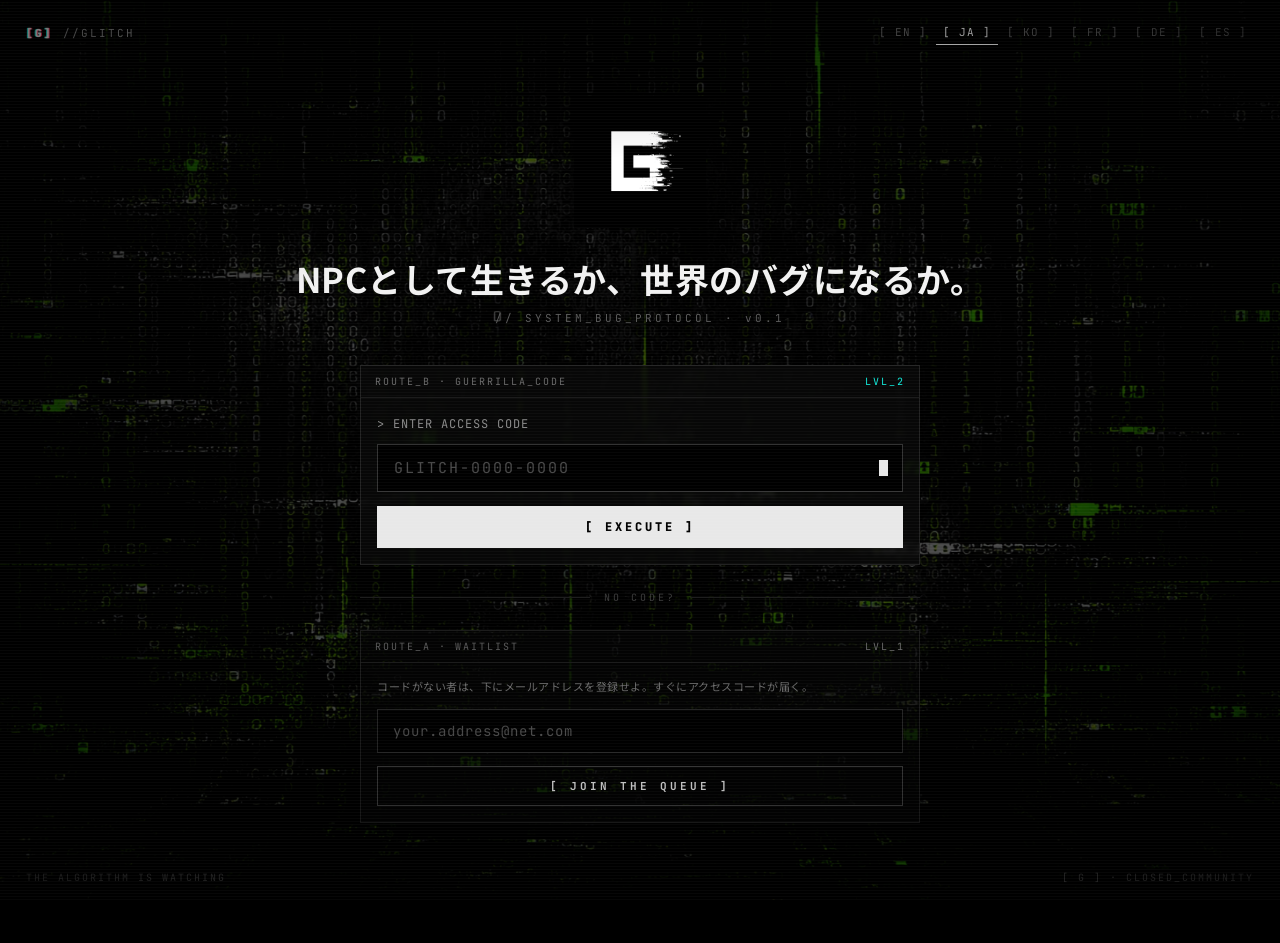
==== bitw/index.html @ a6de6941 "Add files via upload" ====
<!DOCTYPE html>
<html lang="ja">
<head>
<meta charset="utf-8">
<meta name="viewport" content="width=device-width, initial-scale=1">
<title>GLITCH // ACCESS</title>
<link rel="preconnect" href="https://fonts.googleapis.com">
<link rel="preconnect" href="https://fonts.gstatic.com" crossorigin>
<link href="https://fonts.googleapis.com/css2?family=JetBrains+Mono:ital,wght@0,400;0,500;0,700;0,800;1,400&family=Noto+Sans+JP:wght@400;500;700;900&display=swap" rel="stylesheet">
<link rel="stylesheet" href="style.css">
</head>
<body>

<div class="glitch-root" id="root">

  <div class="gl-scanline"></div>
  <div class="gl-vignette"></div>
  <div class="gl-bg"></div>

  <div class="gl-cursor" id="cursor"><img src="assets/glitch_cursor.png" alt=""></div>

  <div class="gl-topbar">
    <div class="gl-brand"><span class="g">[G]</span><span class="name">//GLITCH</span></div>
    <div class="gl-langs" id="langs"></div>
  </div>

  <div style="position:relative; z-index:30; min-height:100vh; display:flex; flex-direction:column; align-items:center; justify-content:center; padding:96px 22px 120px;">

    <div style="animation:gl-flicker 5s infinite; margin-bottom:26px;">
      <img src="assets/glitch_logo.png" alt="GLITCH" style="display:block; width:132px; height:132px; object-fit:cover; filter:contrast(1.05);">
    </div>

    <div style="position:relative; max-width:760px; text-align:center; margin-bottom:8px;">
      <div id="manifesto" style="font-family:'Noto Sans JP','JetBrains Mono',sans-serif; font-weight:700; font-size:clamp(20px,3.4vw,34px); line-height:1.45; color:#f2f2f2; letter-spacing:.5px;"></div>
    </div>
    <div style="font-size:11px; letter-spacing:3px; color:#5a5a5a; margin-bottom:40px;">// SYSTEM_BUG_PROTOCOL · v0.1</div>

    <!-- ==== IDLE ==== -->
    <div id="view-idle" style="width:100%; max-width:560px; display:flex; flex-direction:column; gap:26px; animation:gl-fadein .5s both;">

      <div style="border:1px solid #222; background:rgba(10,10,10,.72); backdrop-filter:blur(2px);">
        <div style="display:flex; justify-content:space-between; padding:9px 14px; border-bottom:1px solid #1c1c1c; font-size:10px; letter-spacing:2px; color:#6a6a6a;">
          <span>ROUTE_B · GUERRILLA_CODE</span><span style="color:#12f0e0;">LVL_2</span>
        </div>
        <form id="form-code" style="padding:18px 16px 16px;">
          <div id="t-enterCode" style="font-size:12px; letter-spacing:1px; color:#8a8a8a; margin-bottom:12px;"></div>
          <div style="display:flex; align-items:center; gap:8px; border:1px solid #333; background:#000; padding:12px 14px;">
            <input id="input-code" class="gl-input" placeholder="GLITCH-0000-0000" spellcheck="false" autocomplete="off" style="flex:1; background:none; border:none; color:#fff; font-family:inherit; font-size:15px; letter-spacing:2px; text-transform:uppercase;">
            <span style="width:9px; height:16px; background:#e8e8e8; animation:gl-blink 1s steps(1) infinite;"></span>
          </div>
          <div id="err-code" style="display:none; margin-top:9px; font-size:11px; letter-spacing:1px; color:#ff2e57;"></div>
          <button id="t-execute" type="submit" style="margin-top:14px; width:100%; padding:13px; background:#e8e8e8; border:none; color:#000; font-family:inherit; font-weight:800; font-size:12px; letter-spacing:3px; cursor:pointer;"></button>
        </form>
      </div>

      <div style="display:flex; align-items:center; gap:14px; color:#3a3a3a; font-size:10px; letter-spacing:3px;">
        <div style="flex:1; height:1px; background:#1e1e1e;"></div><span id="t-noCode"></span><div style="flex:1; height:1px; background:#1e1e1e;"></div>
      </div>

      <div style="border:1px solid #1c1c1c; background:rgba(6,6,6,.6);">
        <div style="display:flex; justify-content:space-between; padding:9px 14px; border-bottom:1px solid #161616; font-size:10px; letter-spacing:2px; color:#5a5a5a;">
          <span>ROUTE_A · WAITLIST</span><span style="color:#6a6a6a;">LVL_1</span>
        </div>
        <form id="form-email" style="padding:16px;">
          <div id="t-routeADesc" style="font-size:11px; letter-spacing:.5px; color:#6a6a6a; margin-bottom:12px; line-height:1.6;"></div>
          <div style="display:flex; gap:8px; border:1px solid #262626; background:#000; padding:11px 13px;">
            <input id="input-email" class="gl-input" type="email" placeholder="your.address@net.com" spellcheck="false" autocomplete="off" style="flex:1; background:none; border:none; color:#dcdcdc; font-family:inherit; font-size:14px; letter-spacing:1px;">
          </div>
          <div id="err-email" style="display:none; margin-top:9px; font-size:11px; letter-spacing:1px; color:#ff2e57;"></div>
          <button id="t-joinQueue" type="submit" style="margin-top:13px; width:100%; padding:12px; background:none; border:1px solid #3a3a3a; color:#cfcfcf; font-family:inherit; font-weight:700; font-size:11px; letter-spacing:3px; cursor:pointer;"></button>
        </form>
      </div>
    </div>

    <!-- ==== REGISTER ==== -->
    <div id="view-register" style="display:none; width:100%; max-width:560px; border:1px solid #2a2a2a; background:rgba(8,8,8,.82); animation:gl-fadein .5s both;">
      <div style="display:flex; justify-content:space-between; padding:9px 14px; border-bottom:1px solid #1c1c1c; font-size:10px; letter-spacing:2px; color:#6a6a6a;">
        <span>CODE_OK · REGISTER_ID</span><span style="color:#12f0e0;">LVL_2</span>
      </div>
      <form id="form-register" style="padding:22px 18px 18px;">
        <div id="t-regOk" style="font-size:11px; letter-spacing:2px; color:#12f0e0; margin-bottom:10px;"></div>
        <div id="t-regDesc" style="font-size:12px; letter-spacing:.5px; color:#8a8a8a; margin-bottom:16px; line-height:1.7;"></div>
        <div id="t-regEnter" style="font-size:12px; letter-spacing:1px; color:#8a8a8a; margin-bottom:12px;"></div>
        <div style="display:flex; align-items:center; gap:8px; border:1px solid #333; background:#000; padding:12px 14px;">
          <input id="input-email-register" class="gl-input" type="email" placeholder="your.address@net.com" spellcheck="false" autocomplete="off" style="flex:1; background:none; border:none; color:#fff; font-family:inherit; font-size:15px; letter-spacing:1px;">
          <span style="width:9px; height:16px; background:#e8e8e8; animation:gl-blink 1s steps(1) infinite;"></span>
        </div>
        <div id="err-email-register" style="display:none; margin-top:9px; font-size:11px; letter-spacing:1px; color:#ff2e57;"></div>
        <button id="t-regSubmit" type="submit" style="margin-top:16px; width:100%; padding:13px; background:#e8e8e8; border:none; color:#000; font-family:inherit; font-weight:800; font-size:12px; letter-spacing:3px; cursor:pointer;"></button>
        <button id="t-regSkip" type="button" style="margin-top:12px; width:100%; padding:11px; background:none; border:1px dashed #3a3a3a; color:#7a7a7a; font-family:inherit; font-size:10px; letter-spacing:2px; cursor:pointer;"></button>
        <button id="t-ret-1" type="button" style="margin-top:14px; width:100%; background:none; border:none; color:#5a5a5a; font-family:inherit; font-size:10px; letter-spacing:2px; cursor:pointer;"></button>
      </form>
    </div>

    <!-- ==== RANKED ==== -->
    <div id="view-ranked" style="display:none; width:100%; max-width:560px; border:1px solid #222; background:rgba(8,8,8,.8); animation:gl-fadein .5s both;">
      <div style="display:flex; justify-content:space-between; padding:9px 14px; border-bottom:1px solid #1c1c1c; font-size:10px; letter-spacing:2px; color:#6a6a6a;">
        <span>WAITLIST · CONFIRMED</span><span style="color:#12f0e0;">LVL_1</span>
      </div>
      <div style="padding:26px 20px 22px; text-align:center;">
        <div id="t-rankLabel" style="font-size:11px; letter-spacing:2px; color:#6a6a6a; margin-bottom:6px;"></div>
        <div id="rankStr" style="font-family:'JetBrains Mono',monospace; font-weight:800; font-size:clamp(42px,9vw,68px); line-height:1; color:#fff; letter-spacing:1px; text-shadow:2px 0 #ff2e57,-2px 0 #12f0e0;"></div>
        <div id="t-rankBody" style="margin-top:16px; font-size:12px; letter-spacing:.5px; color:#9a9a9a; line-height:1.7;"></div>

        <div style="margin-top:22px; text-align:left; border:1px solid #262626; background:#000; padding:11px 13px; display:flex; align-items:center; gap:10px;">
          <span style="font-size:10px; letter-spacing:1px; color:#5a5a5a; white-space:nowrap;">REF_LINK</span>
          <input id="refLink" readonly style="flex:1; min-width:0; background:none; border:none; color:#cfcfcf; font-family:inherit; font-size:12px; letter-spacing:.5px;">
          <button id="copyLink" style="background:none; border:1px solid #333; color:#9a9a9a; font-family:inherit; font-size:10px; letter-spacing:1px; padding:6px 10px; cursor:pointer;"></button>
        </div>

        <button id="t-ret-2" type="button" style="margin-top:20px; background:none; border:none; color:#5a5a5a; font-family:inherit; font-size:10px; letter-spacing:2px; cursor:pointer;"></button>
      </div>
    </div>

    <!-- ==== GRANTED ==== -->
    <div id="view-granted" style="display:none; width:100%; max-width:560px; border:1px solid #2a2a2a; background:rgba(8,8,8,.85); animation:gl-fadein .5s both;">
      <div style="display:flex; justify-content:space-between; padding:9px 14px; border-bottom:1px solid #1c1c1c; font-size:10px; letter-spacing:2px; color:#6a6a6a;">
        <span>AUTH · SUCCESS</span><span style="color:#12f0e0;" id="grantedLevelTag">LVL_2</span>
      </div>
      <div style="padding:30px 22px; text-align:center;">
        <div id="grantHeadline" style="font-family:'JetBrains Mono',monospace; font-weight:800; font-size:clamp(24px,5vw,38px); color:#fff; letter-spacing:3px; text-shadow:2px 0 #ff2e57,-2px 0 #12f0e0;">ACCESS GRANTED</div>
        <div id="t-grantBody" style="margin-top:14px; font-size:12px; letter-spacing:.5px; color:#9a9a9a; line-height:1.7;"></div>
        <div id="grantStatusLine" style="margin-top:8px; font-size:11px; letter-spacing:1px; color:#12f0e0;"></div>
        <a id="t-infiltrate" href="main.html" style="display:block; margin-top:26px; padding:14px; background:#e8e8e8; color:#000; text-decoration:none; font-weight:800; font-size:12px; letter-spacing:3px;"></a>
        <button id="t-logout" type="button" style="margin-top:16px; background:none; border:none; color:#5a5a5a; font-family:inherit; font-size:10px; letter-spacing:2px; cursor:pointer;"></button>
      </div>
    </div>

  </div>

  <div style="position:fixed; bottom:0; left:0; right:0; z-index:40; display:flex; justify-content:space-between; padding:16px 26px; font-size:10px; letter-spacing:2px; color:#3a3a3a;">
    <span id="t-footer"></span>
    <span>[ G ] · CLOSED_COMMUNITY</span>
  </div>
</div>

<script src="config.js"></script>
<script src="common.js"></script>
<script src="app-login.js"></script>
</body>
</html>
---- bitw/style.css ----
/* GLITCH — 共通スタイル（ログインページ・メインページ両方で読み込む） */

html, body { margin:0; padding:0; background:#000; }
* { box-sizing:border-box; }

@media (pointer:fine){ .glitch-root, .glitch-root * { cursor:none !important; } }

@keyframes gl-blink { 0%,49%{opacity:1} 50%,100%{opacity:0} }
@keyframes gl-scan { 0%{transform:translateY(0)} 100%{transform:translateY(4px)} }
@keyframes gl-flicker { 0%,100%{opacity:.9} 92%{opacity:.9} 93%{opacity:.4} 94%{opacity:.9} 96%{opacity:.6} 97%{opacity:.95} }
@keyframes gl-shift { 0%,100%{transform:translate(0,0)} 20%{transform:translate(-2px,1px)} 40%{transform:translate(2px,-1px)} 60%{transform:translate(-1px,-1px)} 80%{transform:translate(1px,1px)} }
@keyframes gl-glitchtext { 0%{clip-path:inset(0 0 0 0);transform:translate(0)} 20%{clip-path:inset(30% 0 40% 0);transform:translate(-3px)} 40%{clip-path:inset(60% 0 10% 0);transform:translate(3px)} 60%{clip-path:inset(10% 0 70% 0);transform:translate(-2px)} 80%{clip-path:inset(50% 0 20% 0);transform:translate(2px)} 100%{clip-path:inset(0 0 0 0);transform:translate(0)} }
@keyframes gl-fadein { from{opacity:0;transform:translateY(6px)} to{opacity:1;transform:translateY(0)} }
@keyframes gl-fade { from{opacity:0} to{opacity:1} }
@keyframes gl-cursorflick { 0%,100%{opacity:1} 90%{opacity:1} 92%{opacity:.3} 94%{opacity:1} }
@keyframes gl-ping { 0%{opacity:.9;transform:translate(-50%,-50%) scale(.6)} 100%{opacity:0;transform:translate(-50%,-50%) scale(1.6)} }
@keyframes gl-screenglitch { 0%{filter:none;transform:translate(0)} 12%{filter:invert(1);transform:translate(-5px,1px)} 24%{filter:none;transform:translate(5px,-1px)} 40%{filter:invert(1) hue-rotate(90deg);transform:translate(-3px,0)} 55%{filter:none;transform:translate(3px,1px)} 70%{filter:invert(1);transform:translate(-2px,0)} 100%{filter:none;transform:translate(0)} }
@keyframes gl-bob { 0%,100%{transform:translateY(0)} 50%{transform:translateY(6px)} }
@keyframes gl-bgflux {
  0%,100% { transform:scale(1.06) translate(0,0); filter:none; }
  12% { transform:scale(1.06) translate(-5px,3px); }
  26% { transform:scale(1.065) translate(4px,-3px); }
  40% { transform:scale(1.06) translate(-3px,2px); }
  48.8% { transform:scale(1.06) translate(0,0); filter:none; }
  49.4% { transform:scale(1.07) translate(-18px,0) skewX(4deg); filter:brightness(1.7) hue-rotate(35deg); }
  50% { transform:scale(1.06) translate(15px,-2px) skewX(-3deg); filter:brightness(1.35); }
  50.6% { transform:scale(1.06) translate(0,0); filter:none; }
  64% { transform:scale(1.065) translate(3px,3px); }
  80% { transform:scale(1.06) translate(-4px,-2px); }
  88.6% { transform:scale(1.06) translate(0,0); filter:none; }
  89.2% { transform:scale(1.07) translate(12px,0) skewX(-3deg); filter:brightness(1.5); }
  90% { transform:scale(1.06) translate(0,0); filter:none; }
}
@keyframes gl-imgglitch {
  0%,82%,100% { clip-path:inset(0 0 0 0); transform:translate(0,0); filter:sepia(.5) hue-rotate(60deg) saturate(2.4) contrast(1.16) brightness(1.14) drop-shadow(0 0 32px rgba(70,255,100,.6)); }
  84% { clip-path:inset(12% 0 58% 0); transform:translate(-7px,0) skewX(-2.5deg); filter:sepia(.5) hue-rotate(60deg) saturate(2.8) brightness(1.35) drop-shadow(4px 0 #ff2e57) drop-shadow(-4px 0 #12f0e0) drop-shadow(0 0 38px rgba(90,255,110,.75)); }
  87% { clip-path:inset(55% 0 14% 0); transform:translate(8px,0); filter:sepia(.5) hue-rotate(60deg) saturate(2.5) brightness(1.2) drop-shadow(-4px 0 #12f0e0) drop-shadow(3px 0 #ff2e57) drop-shadow(0 0 34px rgba(90,255,120,.7)); }
  90% { clip-path:inset(32% 0 42% 0); transform:translate(-4px,0); filter:sepia(.5) hue-rotate(60deg) saturate(2.6) brightness(1.16) drop-shadow(0 0 46px rgba(100,255,140,.85)); }
  92% { clip-path:inset(0 0 0 0); transform:translate(0,0); }
}
@keyframes gl-greenpulse { 0%,100%{opacity:.35} 50%{opacity:.7} }

::selection { background:#e6e6e6; color:#000; }
.gl-input::placeholder { color:#4a4a4a; }
.gl-input:focus { outline:none; }

.glitch-root {
  position:relative; width:100%; min-height:100vh;
  background:#000; color:#e8e8e8;
  font-family:'JetBrains Mono','Noto Sans JP',monospace;
  overflow-x:hidden;
}

.gl-scanline {
  position:fixed; inset:0; pointer-events:none; z-index:60;
  background:repeating-linear-gradient(0deg, rgba(255,255,255,.028) 0px, rgba(255,255,255,.028) 1px, transparent 1px, transparent 3px);
  mix-blend-mode:screen; animation:gl-scan .6s steps(2) infinite;
}
.gl-vignette {
  position:fixed; inset:0; pointer-events:none; z-index:59;
  background:radial-gradient(ellipse at center, transparent 46%, rgba(0,0,0,.6) 100%);
}
.gl-bg {
  position:fixed; inset:0; pointer-events:none; z-index:0; opacity:.3;
  background:url(assets/glitch_back.png) center/cover no-repeat;
  will-change:transform,filter; animation:gl-bgflux 11s linear infinite;
}
.gl-cursor {
  position:fixed; top:0; left:0; z-index:9999; pointer-events:none;
  will-change:transform; opacity:0;
}
.gl-cursor img {
  display:block; width:26px; height:26px; object-fit:contain;
  filter:drop-shadow(1.6px 0 #ff2e57) drop-shadow(-1.6px 0 #12f0e0);
  animation:gl-cursorflick 2.2s infinite, gl-shift .18s steps(2) infinite;
}

.gl-topbar {
  position:fixed; top:0; left:0; right:0; z-index:40;
  display:flex; justify-content:space-between; align-items:center;
  padding:20px 26px; font-size:11px; letter-spacing:2px; color:#6a6a6a;
}
.gl-brand { display:flex; align-items:center; gap:10px; text-decoration:none; }
.gl-brand .g { color:#fff; font-weight:800; text-shadow:1.2px 0 #ff2e57,-1.2px 0 #12f0e0; }
.gl-brand .name { color:#8a8a8a; }
.gl-langs { display:flex; align-items:center; gap:2px; }
.gl-langs button {
  background:none; border:none; padding:5px 7px; font-family:inherit;
  font-size:11px; letter-spacing:1px; cursor:pointer;
  color:#5a5a5a; border-bottom:1px solid transparent;
}
.gl-langs button:hover { color:#fff; }
.gl-langs button.active { color:#e8e8e8; border-bottom:1px solid #e8e8e8; }

.gl-footer {
  position:relative; z-index:30; border-top:1px solid #161616;
  display:flex; justify-content:space-between; align-items:center;
  flex-wrap:wrap; gap:12px; font-size:10px; letter-spacing:2px; color:#3a3a3a;
}
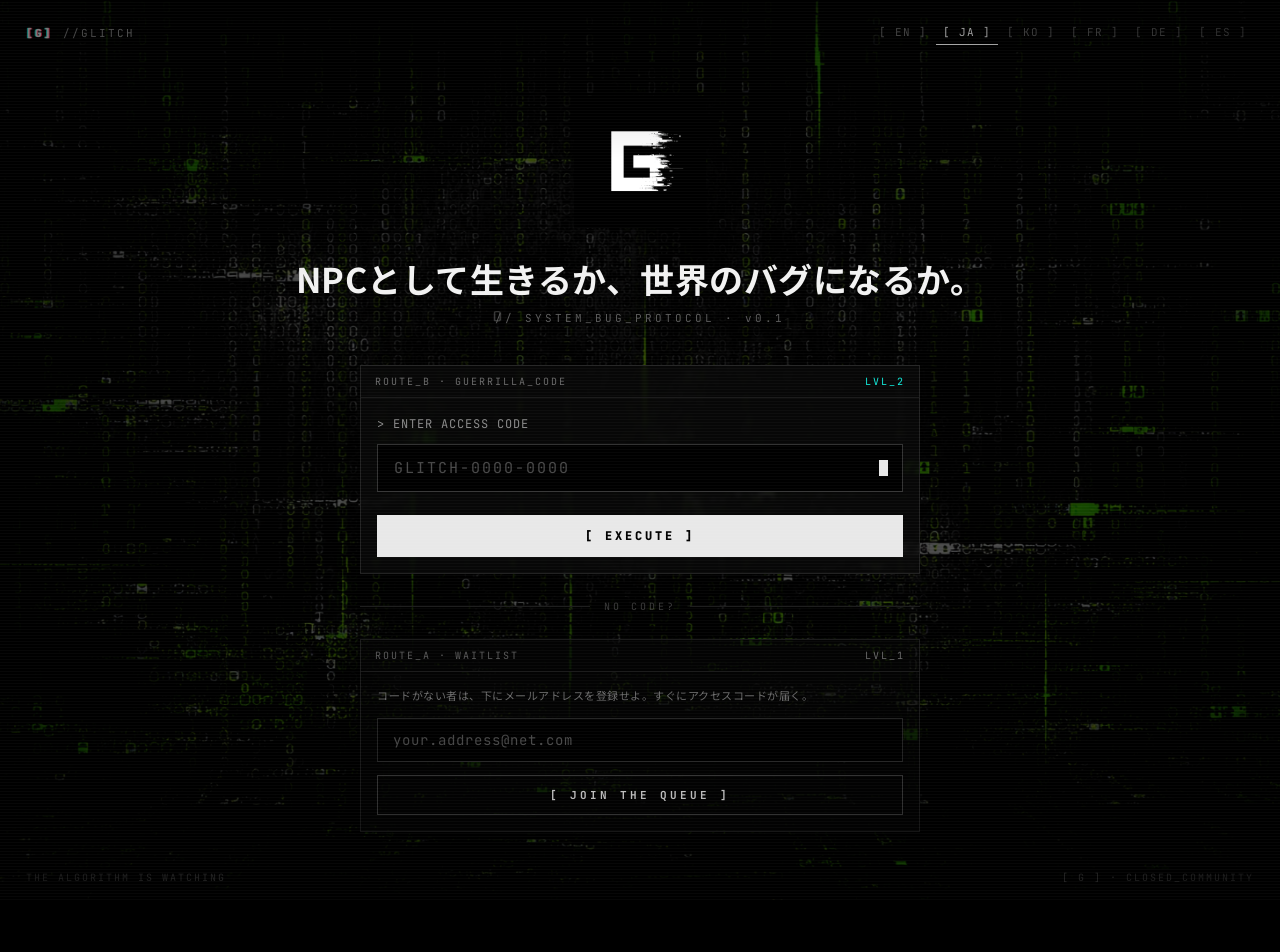
==== commit 9bba6f58: "Add email hint div to index.html" ====
--- a/bitw/index.html
+++ b/bitw/index.html
@@ -48,6 +48,7 @@
             <input id="input-code" class="gl-input" placeholder="GLITCH-0000-0000" spellcheck="false" autocomplete="off" style="flex:1; background:none; border:none; color:#fff; font-family:inherit; font-size:15px; letter-spacing:2px; text-transform:uppercase;">
             <span style="width:9px; height:16px; background:#e8e8e8; animation:gl-blink 1s steps(1) infinite;"></span>
           </div>
+          <div id="t-emailHint" style="margin-top:9px; font-size:10px; letter-spacing:.5px; color:#5a5a5a;"></div>
           <div id="err-code" style="display:none; margin-top:9px; font-size:11px; letter-spacing:1px; color:#ff2e57;"></div>
           <button id="t-execute" type="submit" style="margin-top:14px; width:100%; padding:13px; background:#e8e8e8; border:none; color:#000; font-family:inherit; font-weight:800; font-size:12px; letter-spacing:3px; cursor:pointer;"></button>
         </form>
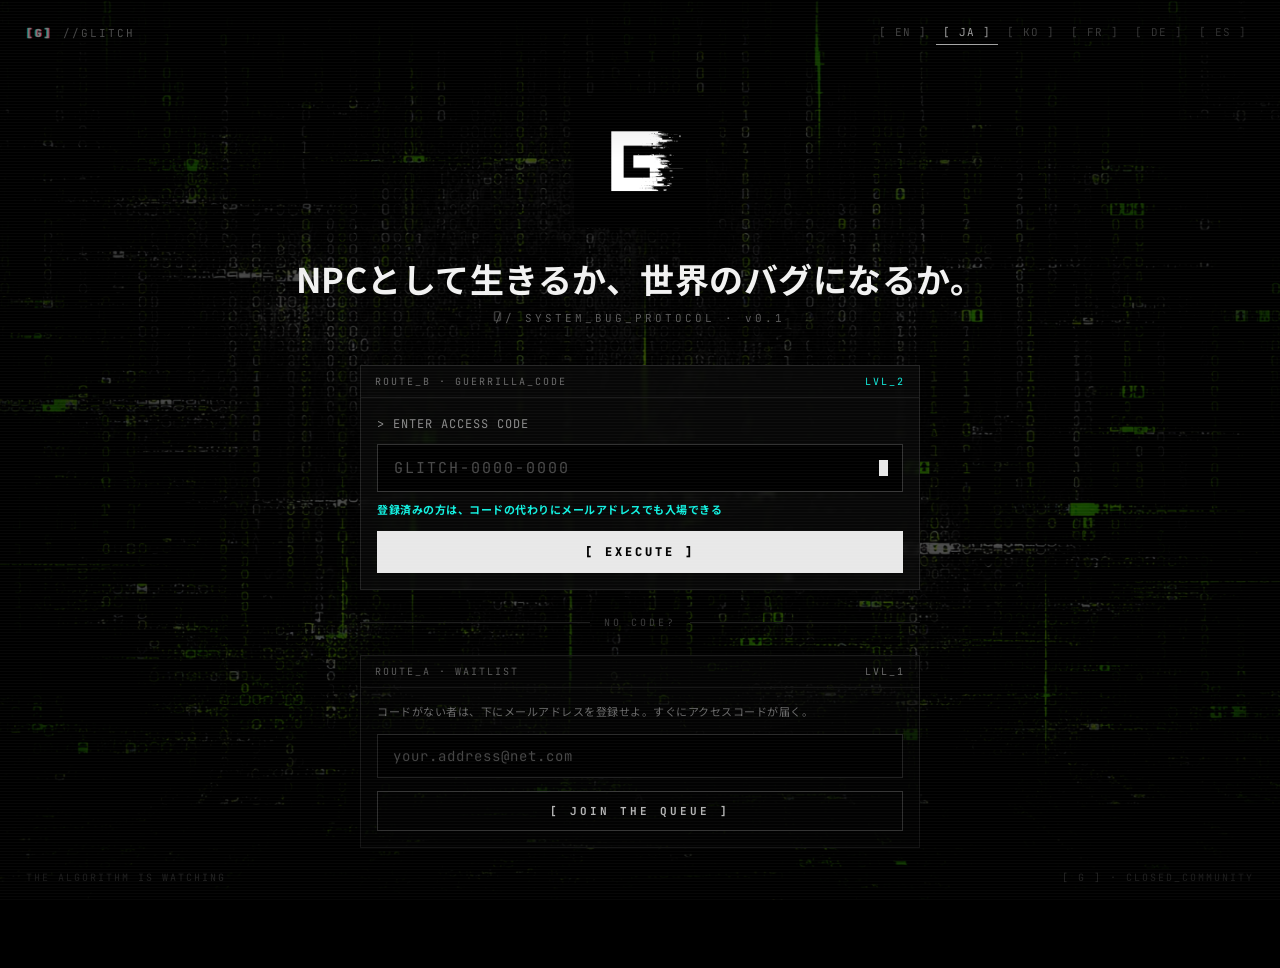
==== commit 03d2e8a9: "Update email hint style in index.html" ====
--- a/bitw/index.html
+++ b/bitw/index.html
@@ -48,7 +48,7 @@
             <input id="input-code" class="gl-input" placeholder="GLITCH-0000-0000" spellcheck="false" autocomplete="off" style="flex:1; background:none; border:none; color:#fff; font-family:inherit; font-size:15px; letter-spacing:2px; text-transform:uppercase;">
             <span style="width:9px; height:16px; background:#e8e8e8; animation:gl-blink 1s steps(1) infinite;"></span>
           </div>
-          <div id="t-emailHint" style="margin-top:9px; font-size:10px; letter-spacing:.5px; color:#5a5a5a;"></div>
+          <div id="t-emailHint" style="margin-top:9px; font-size:11px; letter-spacing:.5px; color:#12f0e0; font-weight:700;"></div>
           <div id="err-code" style="display:none; margin-top:9px; font-size:11px; letter-spacing:1px; color:#ff2e57;"></div>
           <button id="t-execute" type="submit" style="margin-top:14px; width:100%; padding:13px; background:#e8e8e8; border:none; color:#000; font-family:inherit; font-weight:800; font-size:12px; letter-spacing:3px; cursor:pointer;"></button>
         </form>
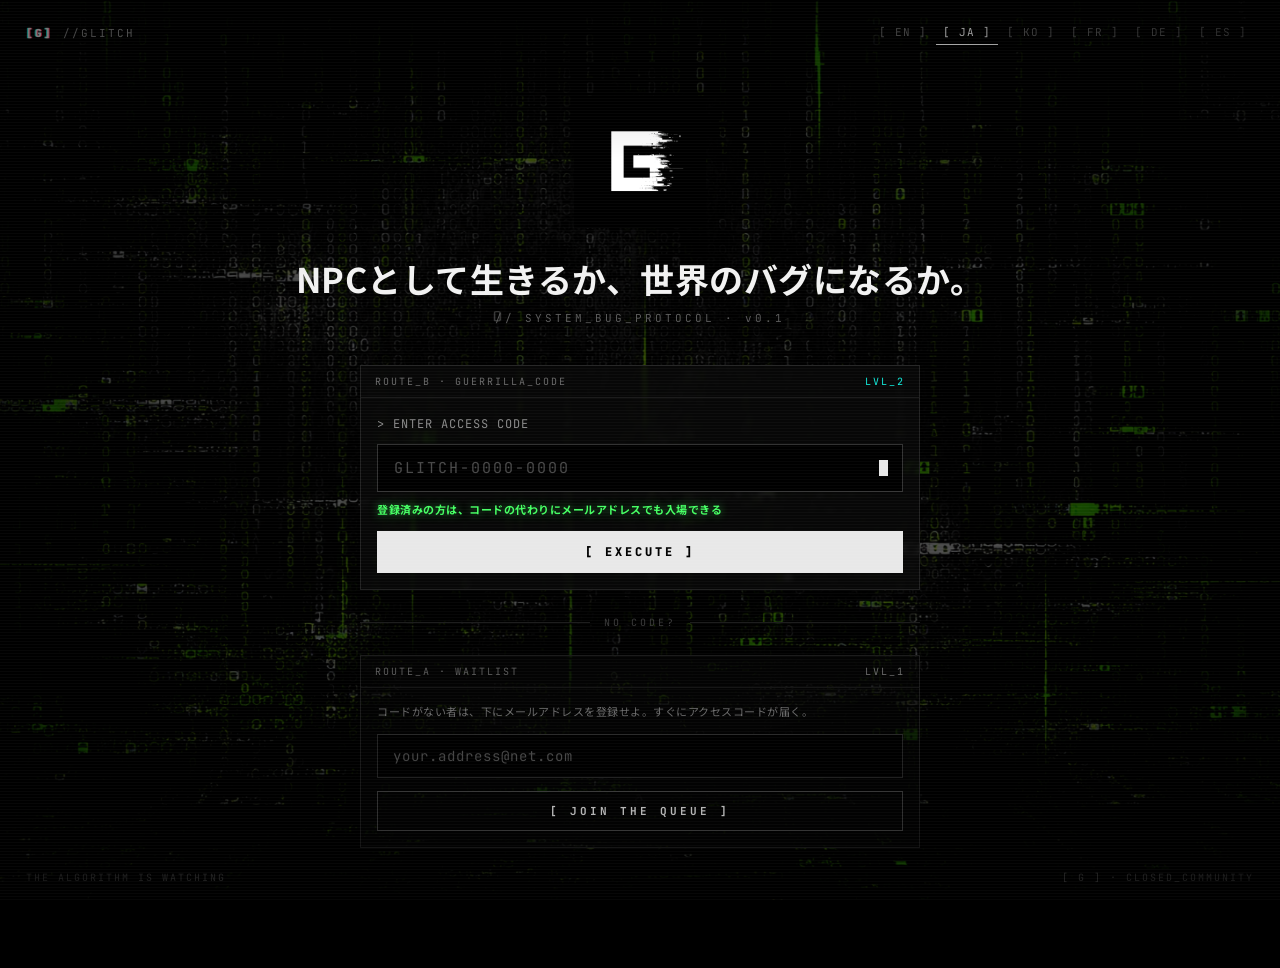
==== commit f7594976: "Change email hint color and add text shadow" ====
--- a/bitw/index.html
+++ b/bitw/index.html
@@ -48,7 +48,7 @@
             <input id="input-code" class="gl-input" placeholder="GLITCH-0000-0000" spellcheck="false" autocomplete="off" style="flex:1; background:none; border:none; color:#fff; font-family:inherit; font-size:15px; letter-spacing:2px; text-transform:uppercase;">
             <span style="width:9px; height:16px; background:#e8e8e8; animation:gl-blink 1s steps(1) infinite;"></span>
           </div>
-          <div id="t-emailHint" style="margin-top:9px; font-size:11px; letter-spacing:.5px; color:#12f0e0; font-weight:700;"></div>
+          <div id="t-emailHint" style="margin-top:9px; font-size:11px; letter-spacing:.5px; color:#46ff64; font-weight:700; text-shadow:0 0 8px rgba(70,255,100,.5);"></div>
           <div id="err-code" style="display:none; margin-top:9px; font-size:11px; letter-spacing:1px; color:#ff2e57;"></div>
           <button id="t-execute" type="submit" style="margin-top:14px; width:100%; padding:13px; background:#e8e8e8; border:none; color:#000; font-family:inherit; font-weight:800; font-size:12px; letter-spacing:3px; cursor:pointer;"></button>
         </form>
